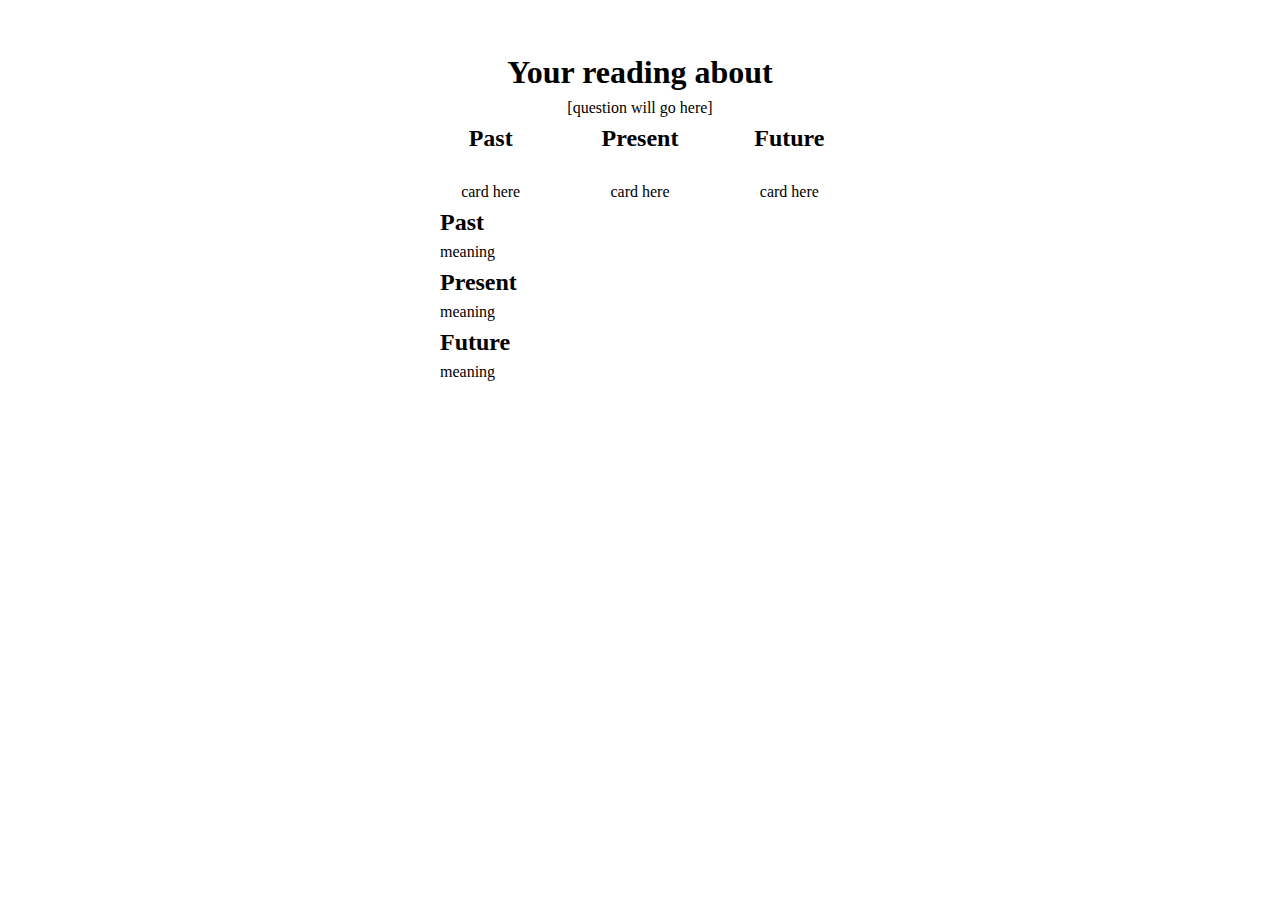
==== reading.html @ d2ee11ed "Initial commit" ====
<!DOCTYPE html>
<html lang="en">
  <head>
    <meta charset="utf-8" />
    <link rel="icon" href="%PUBLIC_URL%/favicon.ico" />
    <meta name="viewport" content="width=device-width, initial-scale=1" />
    <meta name="theme-color" content="#000000" />
    <meta
      name="description"
      content="Web site created using create-react-app"
    />
    <link rel="apple-touch-icon" href="%PUBLIC_URL%/logo192.png" />
    <link href="reading.css" rel="stylesheet" type="text/css">
    <!--
      manifest.json provides metadata used when your web app is installed on a
      user's mobile device or desktop. See https://developers.google.com/web/fundamentals/web-app-manifest/
    -->
    <link rel="manifest" href="%PUBLIC_URL%/manifest.json" />
  
    <title>Tarot Reading</title>
    </head>

    <body>
        <main>
            <h1>Your reading about </h1>
            <p id="question" class="question">[question will go here]</p>

            <div class="card-reading">
                <div class="past-card"><h2>Past</h2>
                    <br>card here
                </div>
                <div class="present-card"><h2>Present</h2>
                    <br>card here
                </div>
                <div class="futrue-card"><h2>Future</h2>
                    <br>card here
                </div>
            </div>

            <div class="meaning">
                <div class="past reading"><h2>Past</h2>
                    <p>meaning</p>
                </div>
                <div class="present reading"><h2>Present</h2>
                    <p>meaning</p>
                </div>
                <div class="future reading"><h2>Future</h2>
                    <p>meaning</p>
                </div>
            </div>
        </main>
    </body>
</html>
---- reading.css ----
/*--------------------------------
-----------  RESET ---------------
--------------------------------*/
/* https://piccalil.li/blog/a-modern-css-reset*/

/* Box sizing rules */
*,
*::before,
*::after {
  box-sizing: border-box;
}

/* Remove default margin */
body,
h1,
h2,
h3,
h4,
p,
figure,
blockquote,
dl,
dd {
  margin: 0;
}

/* Remove list styles on ul, ol elements with a list role, which suggests default styling will be removed */
ul[role='list'],
ol[role='list'] {
  list-style: none;
}

/* Set core root defaults */
html:focus-within {
  scroll-behavior: smooth;
}

/* Set core body defaults */
body {
  min-height: 100vh;
  text-rendering: optimizeSpeed;
  line-height: 1.5;
}

/* A elements that don't have a class get default styles */
a:not([class]) {
  text-decoration-skip-ink: auto;
}

/* Make images easier to work with */
img,
picture {
  max-width: 100%;
  display: block;
}

/* Inherit fonts for inputs and buttons */
input,
button,
textarea,
select {
  font: inherit;
}

/* Remove all animations, transitions and smooth scroll for people that prefer not to see them */
@media (prefers-reduced-motion: reduce) {
  html:focus-within {
   scroll-behavior: auto;
  }
  
  *,
  *::before,
  *::after {
    animation-duration: 0.01ms !important;
    animation-iteration-count: 1 !important;
    transition-duration: 0.01ms !important;
    scroll-behavior: auto !important;
  }
}

/*------------------------------------
----------- PAGE STYLING -------------
------------------------------------*/

body {
    padding: 3rem;
}
main {
    width: 80%;
    max-width: 400px;
    text-align: center;
    margin: auto;
    

}

h1 {
    font-weight: bold;
}

.card-reading {
    display: grid;
    grid-template-columns: 1fr 1fr 1fr;
    grid-gap: 3rem;
    
    text-align: center;
}

.meaning {
    text-align: left;
}
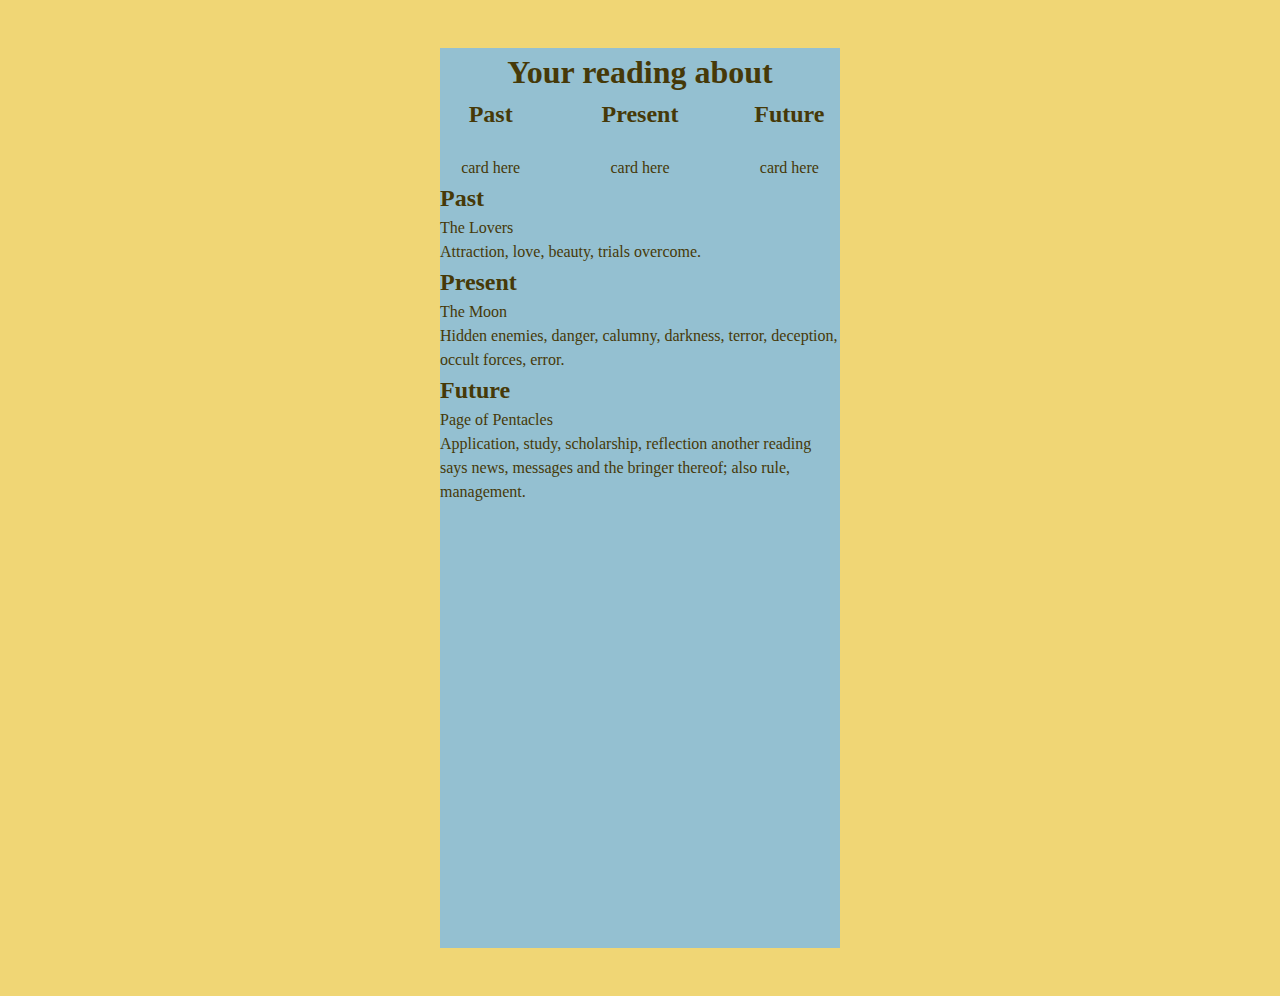
==== commit 4ca3558d: "Card info written to reading.html" ====
--- a/reading.html
+++ b/reading.html
@@ -9,14 +9,9 @@
       name="description"
       content="Web site created using create-react-app"
     />
-    <link rel="apple-touch-icon" href="%PUBLIC_URL%/logo192.png" />
-    <link href="reading.css" rel="stylesheet" type="text/css">
-    <!--
-      manifest.json provides metadata used when your web app is installed on a
-      user's mobile device or desktop. See https://developers.google.com/web/fundamentals/web-app-manifest/
-    -->
-    <link rel="manifest" href="%PUBLIC_URL%/manifest.json" />
-  
+    <link href="style.css" rel="stylesheet" type="text/css">
+		<link href="reading.css" rel="stylesheet" type="text/css">
+		  
     <title>Tarot Reading</title>
     </head>
 
@@ -27,27 +22,32 @@
 
             <div class="card-reading">
                 <div class="past-card"><h2>Past</h2>
-                    <br>card here
+                    <br><img src="" id="pastCardImg" alt="">card here
                 </div>
                 <div class="present-card"><h2>Present</h2>
-                    <br>card here
+                    <br><img src="" id="presentCardImg" alt="">card here
                 </div>
-                <div class="futrue-card"><h2>Future</h2>
-                    <br>card here
+                <div class="future-card"><h2>Future</h2>
+                    <br><img src="" id="futureCardImg" alt="">card here
                 </div>
             </div>
 
             <div class="meaning">
                 <div class="past reading"><h2>Past</h2>
-                    <p>meaning</p>
+									<p id="pastName">name</p>
+                  <p id="pastMeaning">meaning</p>
                 </div>
                 <div class="present reading"><h2>Present</h2>
-                    <p>meaning</p>
+									<p id="presentName">name</p>
+                    <p id="presentMeaning">meaning</p>
                 </div>
                 <div class="future reading"><h2>Future</h2>
-                    <p>meaning</p>
+									<p id="futureName">name</p>
+                    <p id="futureMeaning">meaning</p>
                 </div>
             </div>
         </main>
+				<script src="script.js" type="text/javascript" onload="shuffle()"></script>
+				
     </body>
 </html>--- a/style.css
+++ b/style.css
@@ -0,0 +1,189 @@
+/*--------------------------------
+-----------  RESET ---------------
+--------------------------------*/
+/* https://piccalil.li/blog/a-modern-css-reset*/
+
+/* Box sizing rules */
+*,
+*::before,
+*::after {
+  box-sizing: border-box;
+}
+
+/* Remove default margin */
+body,
+h1,
+h2,
+h3,
+h4,
+p,
+figure,
+blockquote,
+dl,
+dd {
+  margin: 0;
+}
+
+/* Remove list styles on ul, ol elements with a list role, which suggests default styling will be removed */
+ul[role='list'],
+ol[role='list'] {
+  list-style: none;
+}
+
+/* Set core root defaults */
+html:focus-within {
+  scroll-behavior: smooth;
+}
+
+/* Set core body defaults */
+body {
+  min-height: 100vh;
+  text-rendering: optimizeSpeed;
+  line-height: 1.5;
+}
+
+/* A elements that don't have a class get default styles */
+a:not([class]) {
+  text-decoration-skip-ink: auto;
+}
+
+/* Make images easier to work with */
+img,
+picture {
+  max-width: 100%;
+  display: block;
+}
+
+/* Inherit fonts for inputs and buttons */
+input,
+button,
+textarea,
+select {
+  font: inherit;
+}
+
+/* Remove all animations, transitions and smooth scroll for people that prefer not to see them */
+@media (prefers-reduced-motion: reduce) {
+  html:focus-within {
+   scroll-behavior: auto;
+  }
+  
+  *,
+  *::before,
+  *::after {
+    animation-duration: 0.01ms !important;
+    animation-iteration-count: 1 !important;
+    transition-duration: 0.01ms !important;
+    scroll-behavior: auto !important;
+  }
+}
+
+/*-----------------------------------------
+------------- PAGE STYLING ----------------
+-----------------------------------------*/
+
+body {
+	padding: 3rem;
+	background-color: #F0D675;
+}
+
+main {
+	background-color: #94c0d1;
+	height: 100vh;
+	text-align: center;
+	color:#463908;
+}
+
+#menuToggle {
+  display: flex;
+  flex-direction: column;
+  position: relative;
+  top: 25px;
+  left: 25px;
+  z-index: 1;
+  -webkit-user-select: none;
+  user-select: none;
+}
+
+#menuToggle input {
+  display: flex;
+  width: 40px;
+  height: 32px;
+  position: absolute;
+  cursor: pointer;
+  opacity: 0;
+  z-index: 2;
+}
+
+#menuToggle span {
+  display: flex;
+  width: 29px;
+  height: 2px;
+  margin-bottom: 5px;
+  position: relative;
+  background: #ffffff;
+  border-radius: 3px;
+  z-index: 1;
+  transform-origin: 5px 0;
+  transition: transform 0.3s cubic-bezier(0.77,0.2,0.05,1.0),
+              background 0.3s cubic-bezier(0.77,0.2,0.05,1.0),
+              opacity 0.35s ease;
+}
+#menuToggle span:first-child {
+  transform-origin: 0% 0%;
+}
+#menuToggle span:nth-last-child(2) {
+  transform-origin: 0% 100%;
+}
+#menuToggle input:checked ~ span {
+  opacity: 1;
+  transform: rotate(45deg) translate(-3px, -1px);
+  background: #36383f;
+}
+#menuToggle input:checked ~ span:nth-last-child(3) {
+  opacity: 0;
+  transform: rotate(0deg) scale(0.2, 0.2);
+}
+#menuToggle input:checked ~ span:nth-last-child(2) {
+  transform: rotate(-45deg) translate(0, -1px);
+}
+#menu {
+  position: absolute;
+  width: 180px;
+  height: 400px;
+  box-shadow: 0 0 10px #85888c;
+  margin: -50px 0 0 -50px;
+  padding: 50px;
+  padding-top: 125px;
+  background-color: #F5F6FA;
+  -webkit-font-smothing: antialiased;
+  transform-origin: 0% 0%;
+  transform: translate(-100%, 0);
+  transition: transform 0.3s cubic-bezier(0.77,0.2,0.05,1.0);
+}
+#menu li {
+  padding: 10px 0;
+  transition-delay: 2s;
+}
+#menuToggle input:checked ~ ul {
+  transform: none;
+}
+
+button {
+  border-radius: 8px;
+  background-color: #F0D675;
+  border: none;
+  margin: 2rem;
+  padding: 1rem;
+}
+button a {
+  text-decoration: none;
+  color: #463908;
+}
+p {
+  margin: 1rem 0;
+}
+
+#question {
+  width: 12rem;
+}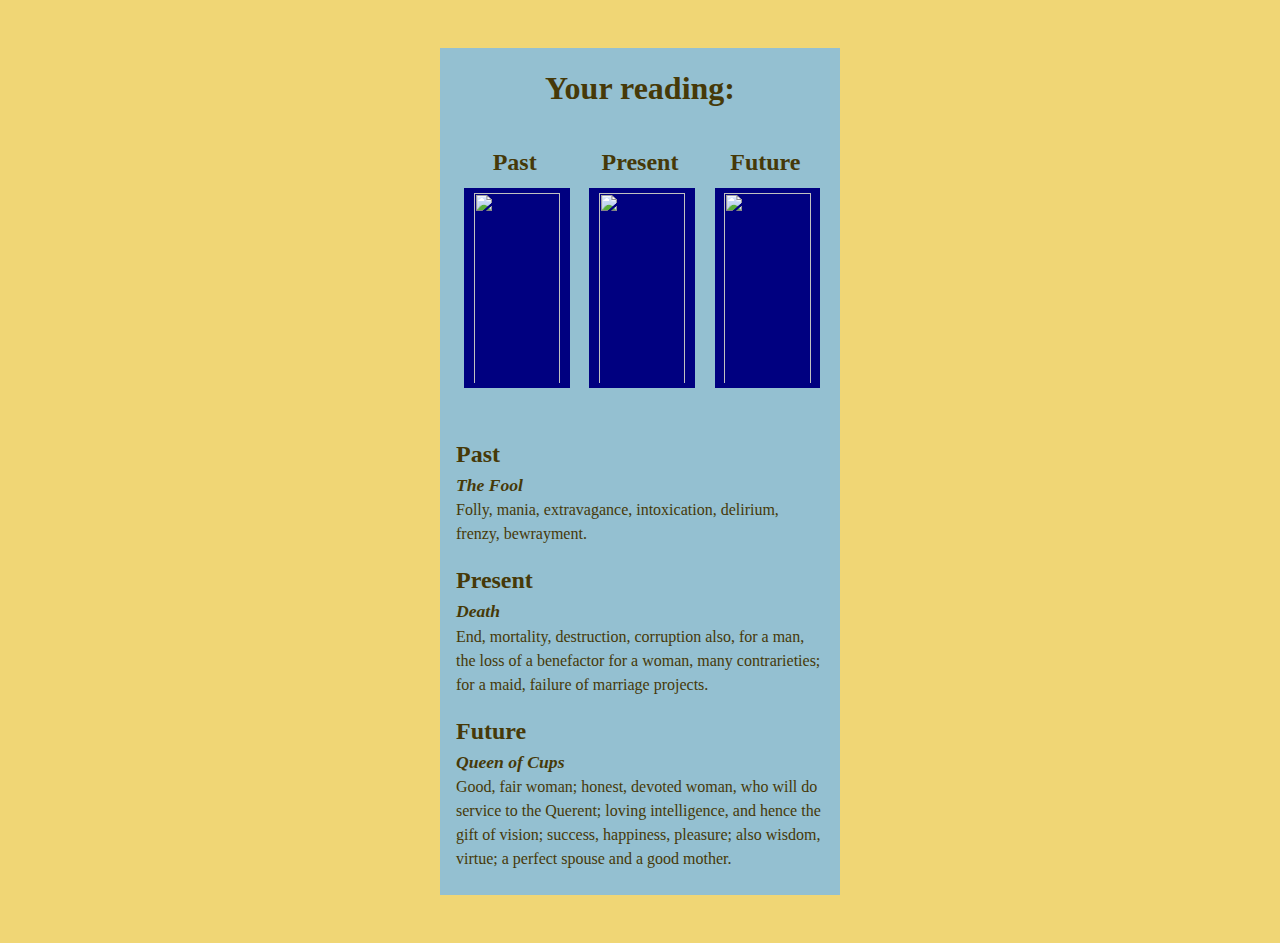
==== commit c5bf5145: "Readings styled" ====
--- a/reading.html
+++ b/reading.html
@@ -17,32 +17,32 @@
 
     <body>
         <main>
-            <h1>Your reading about </h1>
+            <h1>Your reading: </h1>
             <p id="question" class="question">[question will go here]</p>
 
             <div class="card-reading">
                 <div class="past-card"><h2>Past</h2>
-                    <br><img src="" id="pastCardImg" alt="">card here
+                    <img src="" id="pastCardImg" class="cardImg" alt="">
                 </div>
                 <div class="present-card"><h2>Present</h2>
-                    <br><img src="" id="presentCardImg" alt="">card here
+                    <img src="" id="presentCardImg" class="cardImg" alt="">
                 </div>
                 <div class="future-card"><h2>Future</h2>
-                    <br><img src="" id="futureCardImg" alt="">card here
+                    <img src="" id="futureCardImg" class="cardImg" alt="">
                 </div>
             </div>
 
             <div class="meaning">
                 <div class="past reading"><h2>Past</h2>
-									<p id="pastName">name</p>
+									<p id="pastName" class="cardName">name</p>
                   <p id="pastMeaning">meaning</p>
                 </div>
                 <div class="present reading"><h2>Present</h2>
-									<p id="presentName">name</p>
+									<p id="presentName" class="cardName">name</p>
                     <p id="presentMeaning">meaning</p>
                 </div>
                 <div class="future reading"><h2>Future</h2>
-									<p id="futureName">name</p>
+									<p id="futureName" class="cardName">name</p>
                     <p id="futureMeaning">meaning</p>
                 </div>
             </div>
--- a/style.css
+++ b/style.css
@@ -89,8 +89,13 @@
 
 main {
 	background-color: #94c0d1;
-	height: 100vh;
+	/* width: 80%; */
+	min-width: 350px;
+	max-width: 400px;
+	/* height: 100vh; */
 	text-align: center;
+	margin: auto;
+	padding: 1rem;
 	color:#463908;
 }
 
--- a/reading.css
+++ b/reading.css
@@ -82,30 +82,43 @@
 ----------- PAGE STYLING -------------
 ------------------------------------*/
 
-body {
-    padding: 3rem;
-}
-main {
-    width: 80%;
-    max-width: 400px;
-    text-align: center;
-    margin: auto;
-    
 
-}
 
 h1 {
     font-weight: bold;
 }
 
+.question {
+	margin: 1rem, 0;
+}
+
 .card-reading {
     display: grid;
     grid-template-columns: 1fr 1fr 1fr;
-    grid-gap: 3rem;
-    
+    grid-gap: 0.5rem;
     text-align: center;
+		margin: 2rem 0;
+}
+
+.cardImg {
+	height: 200px;
+	width: 90%;
+	background-color: navy;
+	align-items: center;
+	margin: .5rem;
+	padding: .3rem;
 }
 
 .meaning {
     text-align: left;
+}
+
+.reading {
+	padding: 0.5rem 0;
+}
+
+.cardName {
+	font-size: 1.1rem;
+	font-weight: bold;
+	font-style: italic;
 }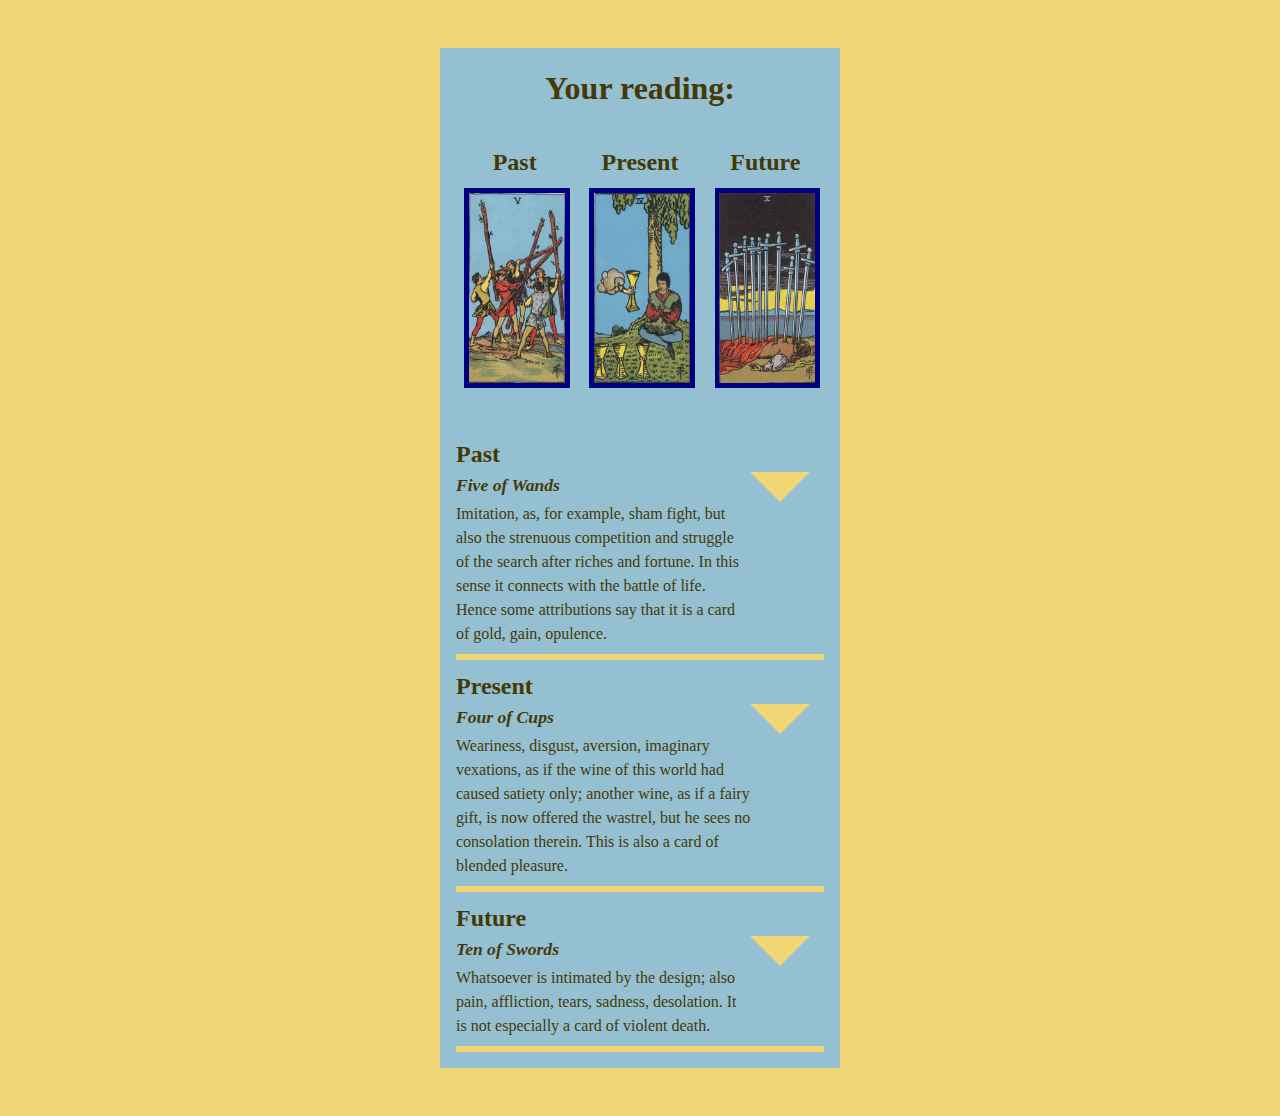
==== commit 9a8ec666: "More information finished" ====
--- a/reading.html
+++ b/reading.html
@@ -35,15 +35,44 @@
             <div class="meaning">
                 <div class="past reading"><h2>Past</h2>
 									<p id="pastName" class="cardName">name</p>
-                  <p id="pastMeaning">meaning</p>
+                  <p id="pastMeaning" class="read">meaning</p>
+
+                  <div class="moreInfo"> 
+                    <div class="arrow past" onclick="moreInfo('past')"></div>
+                  </div>
                 </div>
+                <div id="pastInfo" class="long">
+                  <p id="pastUp"></p>
+                  <p id="pastRev"></p>
+                  <p id="pastDesc"></p>
+                </div> 
+
                 <div class="present reading"><h2>Present</h2>
 									<p id="presentName" class="cardName">name</p>
-                    <p id="presentMeaning">meaning</p>
+                    <p id="presentMeaning" class="read">meaning</p>
+
+                    <div class="moreInfo">
+                      <div class="arrow present" onclick="moreInfo('present')"></div>
+                    </div>
                 </div>
+                <div id="presentInfo" class="long">
+                  <p id="presentUp"></p>
+                  <p id="presentRev"></p>
+                  <p id="presentDesc"></p>
+                </div>
+
                 <div class="future reading"><h2>Future</h2>
 									<p id="futureName" class="cardName">name</p>
-                    <p id="futureMeaning">meaning</p>
+                  <p id="futureMeaning" class="read">meaning</p>
+
+                  <div class="moreInfo">
+                    <div class="arrow future" onclick="moreInfo('future')"></div>
+                  </div> 
+                </div>
+                <div id="futureInfo" class="long">
+                  <p id="futureUp"></p>
+                  <p id="futureRev"></p>
+                  <p id="futureDesc"></p>
                 </div>
             </div>
         </main>
--- a/reading.css
+++ b/reading.css
@@ -110,15 +110,44 @@
 }
 
 .meaning {
-    text-align: left;
+  text-align: left;
+    
 }
 
 .reading {
 	padding: 0.5rem 0;
+  display: grid;
+  grid-template-columns: 4fr 1fr;
 }
 
 .cardName {
 	font-size: 1.1rem;
 	font-weight: bold;
 	font-style: italic;
+  grid-column-start: 1; 
+}
+
+.read {
+  grid-column-start: 1;
+  column-span: 2;
+}
+.moreInfo {
+  grid-column-start: 2;
+  grid-row-start: 2;
+}
+
+.arrow {
+  
+  width: 1px;
+  height: 0;
+  border-top: 30px solid #F0D675;
+  border-left: 30px solid transparent;
+  border-right: 30px solid transparent;
+}
+
+.long {
+  visibility: none;
+  grid-column-start: 1;
+  border: 3px solid #f0d675;
+  column-span: 2;
 }